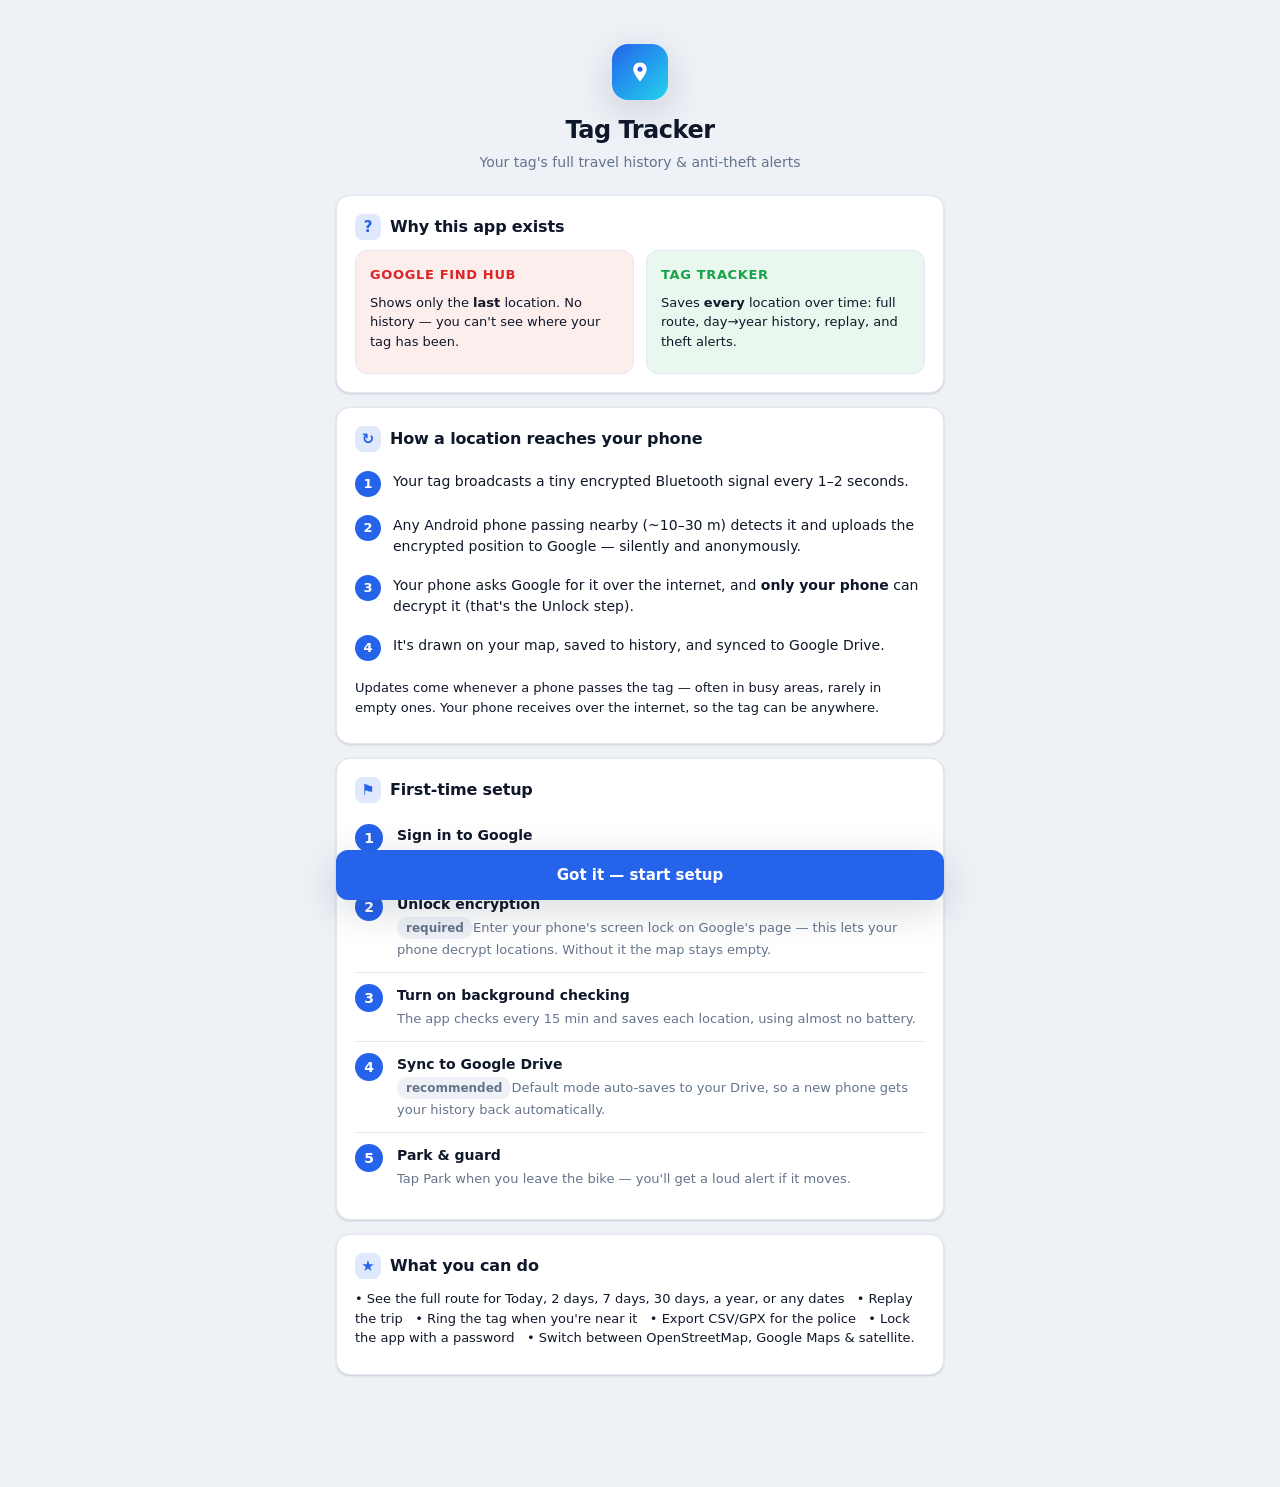
==== web/help.html @ c238ca51 "Premium onboarding guide, richer Settings, background-running notification - New illustrated "How it" ====
<!doctype html>
<html lang="en">
<head>
<meta charset="utf-8">
<meta name="viewport" content="width=device-width, initial-scale=1, viewport-fit=cover">
<title>How Tag Tracker works</title>
<link rel="stylesheet" href="static/style.css">
<style>
  body { background: var(--bg); }
  .wrap { max-width: 640px; margin: 0 auto; padding: 20px 16px 48px; }
  .hero { text-align: center; padding: 24px 16px 8px; }
  .hero .logo { width: 56px; height: 56px; border-radius: 16px; background: linear-gradient(135deg, var(--accent), #22d3ee); margin: 0 auto 12px; display: grid; place-items: center; box-shadow: var(--shadow-lg); }
  .hero .logo svg { width: 30px; height: 30px; }
  .hero h1 { font-size: 24px; letter-spacing: -.02em; margin: 4px 0; }
  .hero p { color: var(--muted); margin: 4px 0 0; }
  .card { background: var(--surface); border: 1px solid var(--border); border-radius: var(--radius); padding: 18px; margin-top: 14px; box-shadow: var(--shadow-sm); }
  .card h2 { font-size: 16px; margin: 0 0 10px; letter-spacing: -.01em; display: flex; align-items: center; gap: 9px; }
  .card h2 .ic { width: 26px; height: 26px; border-radius: 8px; background: color-mix(in srgb, var(--accent) 14%, transparent); color: var(--accent); display: grid; place-items: center; font-size: 15px; flex: none; }
  .card p { margin: 8px 0; color: var(--text); }
  .muted2 { color: var(--muted); font-size: 13px; }
  .vs { display: grid; grid-template-columns: 1fr 1fr; gap: 12px; }
  .vs > div { border-radius: 12px; padding: 14px; border: 1px solid var(--border); }
  .vs .bad { background: color-mix(in srgb, var(--danger) 8%, transparent); }
  .vs .good { background: color-mix(in srgb, var(--success) 9%, transparent); }
  .vs h3 { margin: 0 0 6px; font-size: 13px; text-transform: uppercase; letter-spacing: .05em; }
  .vs .bad h3 { color: var(--danger); } .vs .good h3 { color: var(--success); }
  .flow { list-style: none; margin: 0; padding: 0; }
  .flow li { display: flex; gap: 12px; padding: 9px 0; align-items: flex-start; }
  .flow .n { flex: none; width: 26px; height: 26px; border-radius: 50%; background: var(--accent); color: #fff; display: grid; place-items: center; font-weight: 700; font-size: 13px; }
  .steps { counter-reset: s; list-style: none; margin: 0; padding: 0; }
  .steps li { position: relative; padding: 12px 0 12px 42px; border-bottom: 1px solid var(--border); }
  .steps li:last-child { border-bottom: none; }
  .steps li::before { counter-increment: s; content: counter(s); position: absolute; left: 0; top: 11px; width: 28px; height: 28px; border-radius: 50%; background: var(--accent); color: #fff; display: grid; place-items: center; font-weight: 700; }
  .steps b { display: block; margin-bottom: 2px; }
  .pill { display: inline-block; font-size: 12px; font-weight: 600; padding: 2px 9px; border-radius: 999px; background: var(--chip); color: var(--muted); }
  .cta { position: sticky; bottom: 0; padding: 14px 0 0; }
  .cta button { width: 100%; padding: 14px; font-size: 15px; font-weight: 700; border-radius: 12px; background: var(--accent); color: #fff; border: none; box-shadow: var(--shadow-lg); }
</style>
</head>
<body>
<div class="wrap">
  <div class="hero">
    <div class="logo"><svg viewBox="0 0 108 108"><path d="M54 20c-14 0-24 10-24 24 0 17 24 44 24 44s24-27 24-44c0-14-10-24-24-24z" fill="#fff"/><circle cx="54" cy="44" r="9" fill="#2563eb"/></svg></div>
    <h1>Tag Tracker</h1>
    <p>Your tag's full travel history &amp; anti-theft alerts</p>
  </div>

  <div class="card">
    <h2><span class="ic">?</span> Why this app exists</h2>
    <div class="vs">
      <div class="bad"><h3>Google Find Hub</h3><p class="muted2">Shows only the <b>last</b> location. No history — you can't see where your tag has been.</p></div>
      <div class="good"><h3>Tag Tracker</h3><p class="muted2">Saves <b>every</b> location over time: full route, day→year history, replay, and theft alerts.</p></div>
    </div>
  </div>

  <div class="card">
    <h2><span class="ic">↻</span> How a location reaches your phone</h2>
    <ul class="flow">
      <li><span class="n">1</span><div>Your tag broadcasts a tiny encrypted Bluetooth signal every 1–2 seconds.</div></li>
      <li><span class="n">2</span><div>Any Android phone passing nearby (~10–30 m) detects it and uploads the encrypted position to Google — silently and anonymously.</div></li>
      <li><span class="n">3</span><div>Your phone asks Google for it over the internet, and <b>only your phone</b> can decrypt it (that's the Unlock step).</div></li>
      <li><span class="n">4</span><div>It's drawn on your map, saved to history, and synced to Google Drive.</div></li>
    </ul>
    <p class="muted2">Updates come whenever a phone passes the tag — often in busy areas, rarely in empty ones. Your phone receives over the internet, so the tag can be anywhere.</p>
  </div>

  <div class="card">
    <h2><span class="ic">⚑</span> First-time setup</h2>
    <ol class="steps">
      <li><b>Sign in to Google</b><span class="muted2">Use the account your tag is on. This lists your tags.</span></li>
      <li><b>Unlock encryption</b> <span class="pill">required</span><span class="muted2">Enter your phone's screen lock on Google's page — this lets your phone decrypt locations. Without it the map stays empty.</span></li>
      <li><b>Turn on background checking</b><span class="muted2">The app checks every 15 min and saves each location, using almost no battery.</span></li>
      <li><b>Sync to Google Drive</b> <span class="pill">recommended</span><span class="muted2">Default mode auto-saves to your Drive, so a new phone gets your history back automatically.</span></li>
      <li><b>Park &amp; guard</b><span class="muted2">Tap Park when you leave the bike — you'll get a loud alert if it moves.</span></li>
    </ol>
  </div>

  <div class="card">
    <h2><span class="ic">★</span> What you can do</h2>
    <p class="muted2">• See the full route for Today, 2 days, 7 days, 30 days, a year, or any dates &nbsp; • Replay the trip &nbsp; • Ring the tag when you're near it &nbsp; • Export CSV/GPX for the police &nbsp; • Lock the app with a password &nbsp; • Switch between OpenStreetMap, Google Maps &amp; satellite.</p>
  </div>

  <div class="cta"><button onclick="(window.TagTrackerApp&&TagTrackerApp.doneHelp&&TagTrackerApp.doneHelp())||window.close()">Got it — start setup</button></div>
</div>
</body>
</html>
---- web/static/style.css ----
:root {
  --bg: #eef1f6; --surface: #ffffff; --surface-2: #f7f9fc; --text: #0f172a; --muted: #64748b;
  --border: #e2e8f0; --accent: #2563eb; --accent-600: #1d4ed8; --accent-text: #fff;
  --chip: #eef2f7; --danger: #dc2626; --success: #16a34a; --warn: #d97706;
  --shadow-sm: 0 1px 2px rgba(15,23,42,.06), 0 1px 3px rgba(15,23,42,.1);
  --shadow-lg: 0 10px 40px rgba(15,23,42,.16);
  --radius: 14px;
  color-scheme: light;
}
@media (prefers-color-scheme: dark) {
  :root {
    --bg: #0b0f17; --surface: #141a24; --surface-2: #1b222e; --text: #e6eaf1; --muted: #94a3b8;
    --border: #273143; --accent: #3b82f6; --accent-600: #2563eb; --chip: #1e2735; --danger: #f87171;
    --success: #34d399; --warn: #fbbf24;
    --shadow-sm: 0 1px 2px rgba(0,0,0,.4); --shadow-lg: 0 12px 44px rgba(0,0,0,.55);
    color-scheme: dark;
  }
  /* Tint OSM streets to a dark theme, but NEVER invert satellite/Google imagery. */
  body:not(.imagery) .leaflet-tile-pane { filter: invert(1) hue-rotate(180deg) brightness(.92) contrast(.92); }
}
* { box-sizing: border-box; }
html, body { margin: 0; height: 100%; }
body { background: var(--bg); color: var(--text); font: 14px/1.5 system-ui, -apple-system, "Segoe UI", Roboto, "Helvetica Neue", sans-serif; -webkit-font-smoothing: antialiased; }
button, input, select { font: inherit; color: inherit; }
button { background: var(--surface-2); border: 1px solid var(--border); border-radius: 10px; padding: 8px 13px; cursor: pointer; font-weight: 500; transition: background .12s, border-color .12s, transform .04s; }
button:hover { border-color: var(--accent); background: var(--surface); }
button:active { transform: translateY(1px); }
button.primary { background: var(--accent); color: var(--accent-text); border-color: var(--accent); box-shadow: var(--shadow-sm); }
button.primary:hover { background: var(--accent-600); border-color: var(--accent-600); }
button.icon { padding: 5px 10px; min-width: 36px; border: none; background: transparent; }
button.icon:hover { background: var(--chip); }
button.link { background: none; border: none; color: var(--muted); padding: 6px 2px; font-weight: 500; }
button.link:hover { color: var(--accent); background: none; }
input, select { background: var(--surface); border: 1px solid var(--border); border-radius: 10px; padding: 9px 11px; width: 100%; outline: none; }
input:focus, select:focus { border-color: var(--accent); box-shadow: 0 0 0 3px color-mix(in srgb, var(--accent) 18%, transparent); }
.muted { color: var(--muted); }
.small { font-size: 12px; }
.error { color: var(--danger); min-height: 1.2em; font-size: 13px; }
[hidden] { display: none !important; }

.brand { font-weight: 700; font-size: 16px; letter-spacing: -.01em; display: flex; align-items: center; gap: 9px; }
.dot { width: 11px; height: 11px; border-radius: 50%; background: linear-gradient(135deg, var(--accent), #22d3ee); box-shadow: 0 0 0 4px color-mix(in srgb, var(--accent) 20%, transparent); }

/* login */
.login-body { display: grid; place-items: center; padding: 16px; background:
  radial-gradient(1200px 500px at 50% -10%, color-mix(in srgb, var(--accent) 14%, transparent), transparent), var(--bg); }
.login-card { width: 100%; max-width: 370px; background: var(--surface); border: 1px solid var(--border); border-radius: 18px; padding: 26px; box-shadow: var(--shadow-lg); display: grid; gap: 13px; }
.login-card label { display: grid; gap: 5px; font-weight: 600; font-size: 13px; }
.login-card .brand { font-size: 18px; margin-bottom: 2px; }

/* map + panel */
#map { position: fixed; inset: 0; background: var(--surface-2); }
#panel {
  position: fixed; top: 14px; left: 14px; width: 348px; max-height: calc(100% - 28px); overflow: auto;
  background: var(--surface); border: 1px solid var(--border); border-radius: var(--radius); box-shadow: var(--shadow-lg);
  z-index: 1000; scrollbar-width: thin;
}
.panel-head { display: flex; gap: 8px; align-items: center; padding: 13px 15px; border-bottom: 1px solid var(--border); position: sticky; top: 0; background: color-mix(in srgb, var(--surface) 88%, transparent); backdrop-filter: blur(8px); z-index: 2; }
.panel-head .brand { margin-right: auto; }
.panel-body { padding: 14px 15px 16px; display: grid; gap: 14px; }
#panel.collapsed .panel-body { display: none; }
#panel.collapsed #toggle { transform: rotate(180deg); }

.field { display: grid; gap: 7px; font-weight: 600; font-size: 11px; text-transform: uppercase; letter-spacing: .06em; color: var(--muted); }
.field select { text-transform: none; letter-spacing: 0; font-weight: 500; color: var(--text); font-size: 14px; }

.chips { display: flex; flex-wrap: wrap; gap: 6px; background: var(--surface-2); padding: 5px; border-radius: 12px; border: 1px solid var(--border); }
.chips button { padding: 6px 11px; font-size: 13px; text-transform: none; letter-spacing: 0; font-weight: 500; color: var(--muted); border: 1px solid transparent; background: transparent; border-radius: 8px; }
.chips button:hover { color: var(--text); background: var(--surface); }
.chips button.on { background: var(--surface); color: var(--accent); border-color: var(--border); box-shadow: var(--shadow-sm); font-weight: 600; }

.custom { display: grid; grid-template-columns: 1fr 1fr; gap: 8px; align-items: end; }
.custom label { display: grid; gap: 3px; font-size: 12px; color: var(--muted); }
.custom button { grid-column: span 2; }

.latest { background: var(--surface-2); border: 1px solid var(--border); border-radius: 12px; padding: 11px 13px; font-size: 13px; }
.latest b { font-size: 14px; }

.park { width: 100%; font-weight: 700; font-size: 15px; padding: 13px; border-radius: 12px; letter-spacing: -.01em; }
.park.riding { background: color-mix(in srgb, var(--success) 14%, var(--surface)); color: var(--success); border-color: color-mix(in srgb, var(--success) 45%, transparent); }
.park.armed { background: var(--danger); color: #fff; border-color: var(--danger); box-shadow: 0 6px 18px color-mix(in srgb, var(--danger) 35%, transparent); }
.park.armed:hover { background: #b91c1c; border-color: #b91c1c; }

.stats { display: grid; grid-template-columns: repeat(3, minmax(0, 1fr)); gap: 9px; }
.stat { background: var(--surface-2); border: 1px solid var(--border); border-radius: 12px; padding: 10px 11px; min-width: 0; }
.stat .v { font-weight: 700; font-size: 16px; letter-spacing: -.02em; white-space: nowrap; overflow: hidden; text-overflow: ellipsis; font-variant-numeric: tabular-nums; }
.stat .k { font-size: 11px; color: var(--muted); margin-top: 1px; }

.playback { display: flex; gap: 10px; align-items: center; }
.playback input { padding: 0; accent-color: var(--accent); }
.check { display: flex; gap: 9px; align-items: center; font-size: 13px; }
.check input { width: auto; accent-color: var(--accent); }
.row { display: flex; gap: 8px; flex-wrap: wrap; }
.row > button { flex: 1; min-width: 84px; }
.row.foot { justify-content: space-between; border-top: 1px solid var(--border); padding-top: 10px; margin-top: 2px; }

.sync-badge { font-size: 11px; font-weight: 600; padding: 4px 10px; border-radius: 999px; white-space: nowrap; display: inline-flex; align-items: center; gap: 6px; border: 1px solid transparent; }
.sync-badge::before { content: ""; width: 7px; height: 7px; border-radius: 50%; background: currentColor; }
.sync-badge.ok { color: var(--success); background: color-mix(in srgb, var(--success) 13%, transparent); }
.sync-badge.busy { color: var(--warn); background: color-mix(in srgb, var(--warn) 13%, transparent); }
.sync-badge.err { color: var(--danger); background: color-mix(in srgb, var(--danger) 13%, transparent); }
.sync-badge.off { color: var(--muted); background: var(--chip); }
.sync-badge.busy::before { animation: pulse 1s infinite; }
@keyframes pulse { 50% { opacity: .3; } }

.popup b { display: block; margin-bottom: 2px; }
.leaflet-control-layers, .leaflet-bar { border-radius: 10px !important; box-shadow: var(--shadow-sm) !important; border: 1px solid var(--border) !important; }
.leaflet-control-layers { background: var(--surface) !important; color: var(--text); }
.leaflet-bar a { background: var(--surface) !important; color: var(--text) !important; border-color: var(--border) !important; }

@media (max-width: 640px) {
  #panel { top: auto; bottom: 0; left: 0; right: 0; width: auto; max-height: 62%; border-radius: 18px 18px 0 0; padding-bottom: env(safe-area-inset-bottom); }
  #panel.collapsed { max-height: none; }
  .panel-head { border-radius: 18px 18px 0 0; }
  .leaflet-bottom { bottom: 0; }
}
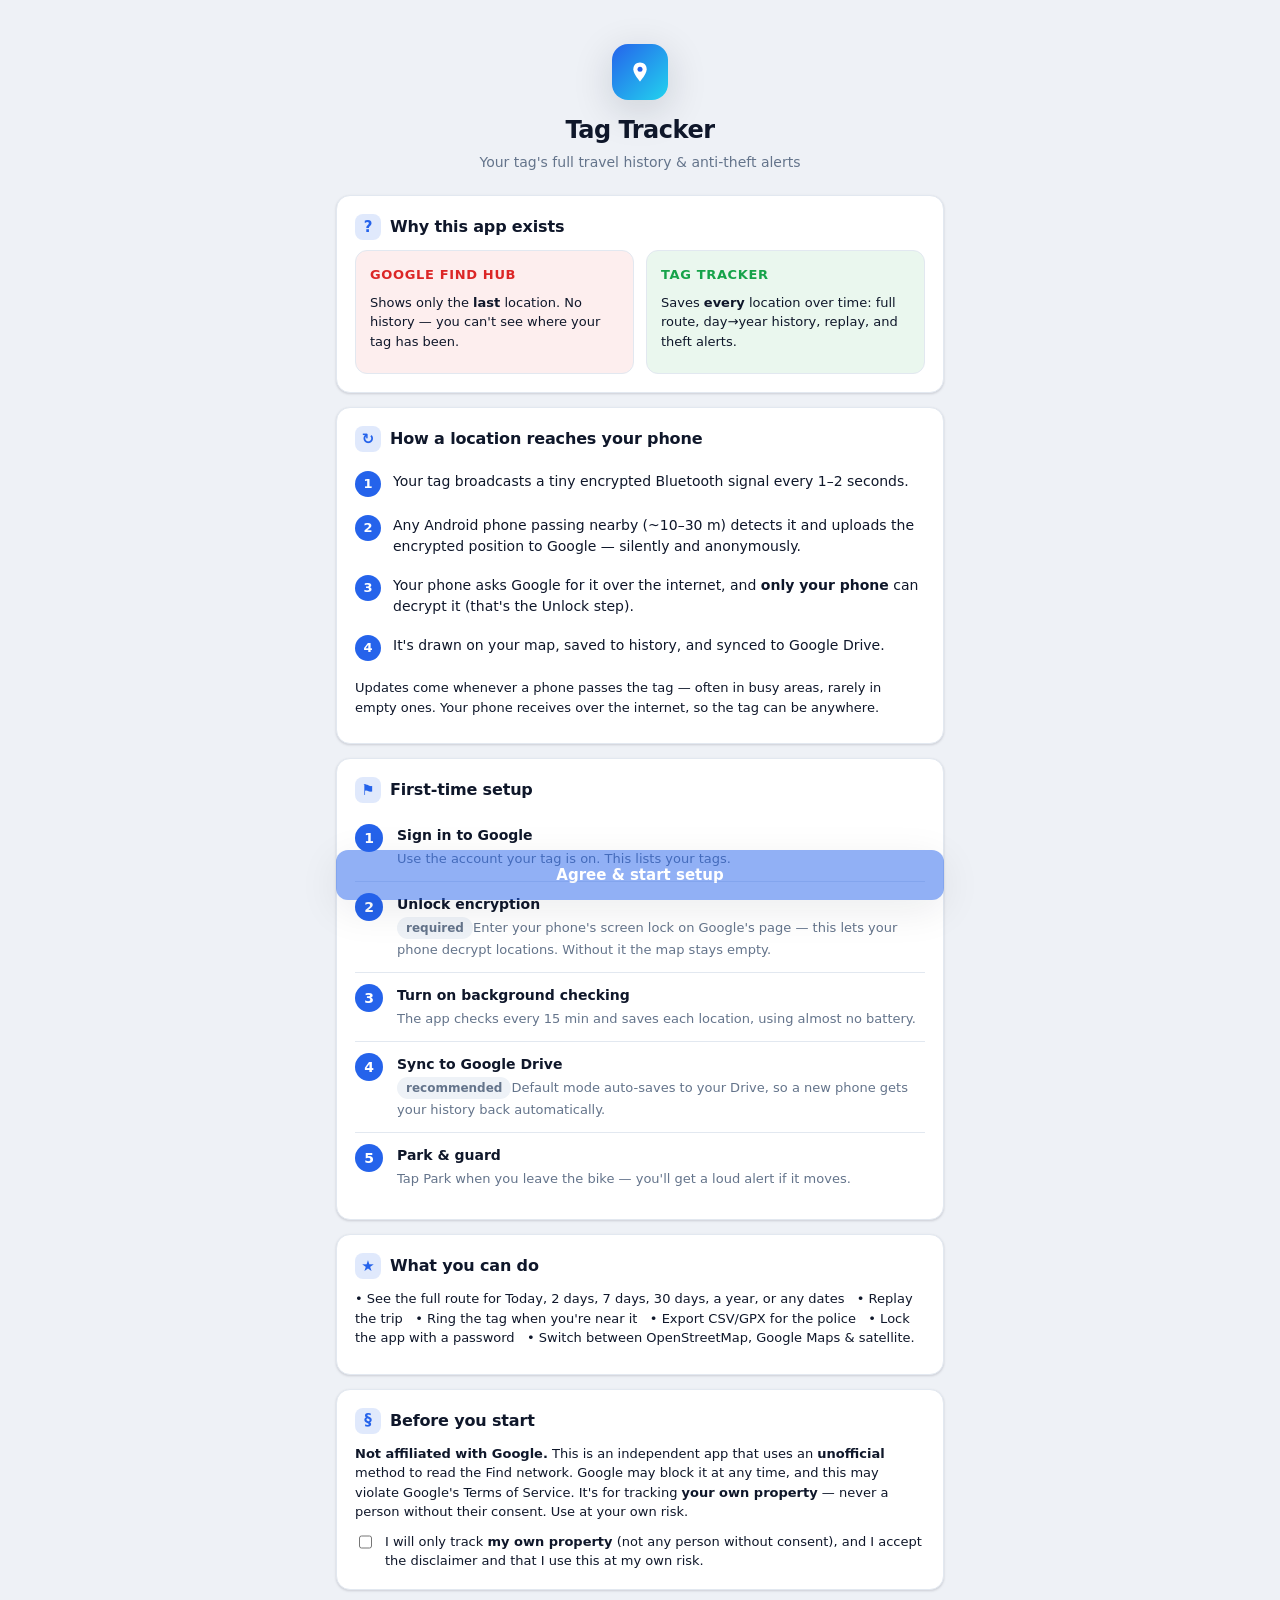
==== commit 528a8393: "Legal hardening: disclaimers, privacy, consent, 'not affiliated with Google' - LEGAL.md (disclaimer," ====
--- a/web/help.html
+++ b/web/help.html
@@ -80,7 +80,26 @@
     <p class="muted2">• See the full route for Today, 2 days, 7 days, 30 days, a year, or any dates &nbsp; • Replay the trip &nbsp; • Ring the tag when you're near it &nbsp; • Export CSV/GPX for the police &nbsp; • Lock the app with a password &nbsp; • Switch between OpenStreetMap, Google Maps &amp; satellite.</p>
   </div>
 
-  <div class="cta"><button onclick="(window.TagTrackerApp&&TagTrackerApp.doneHelp&&TagTrackerApp.doneHelp())||window.close()">Got it — start setup</button></div>
+  <div class="card">
+    <h2><span class="ic">§</span> Before you start</h2>
+    <p class="muted2"><b>Not affiliated with Google.</b> This is an independent app that uses an <b>unofficial</b>
+    method to read the Find network. Google may block it at any time, and this may violate Google's Terms of
+    Service. It's for tracking <b>your own property</b> — never a person without their consent. Use at your own risk.</p>
+    <label style="display:flex;gap:10px;align-items:flex-start;margin-top:10px;font-size:13px;cursor:pointer">
+      <input type="checkbox" id="agree" style="width:18px;height:18px;margin-top:1px;accent-color:var(--accent)">
+      <span>I will only track <b>my own property</b> (not any person without consent), and I accept the disclaimer and that I use this at my own risk.</span>
+    </label>
+  </div>
+
+  <div class="cta"><button id="start" disabled style="opacity:.5">Agree &amp; start setup</button></div>
 </div>
+<script>
+  var cb = document.getElementById('agree'), b = document.getElementById('start');
+  cb.addEventListener('change', function(){ b.disabled = !cb.checked; b.style.opacity = cb.checked ? '1' : '.5'; });
+  b.addEventListener('click', function(){
+    try { localStorage.setItem('tt_consent', '1'); } catch(e){}
+    if (window.TagTrackerApp && TagTrackerApp.doneHelp) TagTrackerApp.doneHelp(); else window.close();
+  });
+</script>
 </body>
 </html>
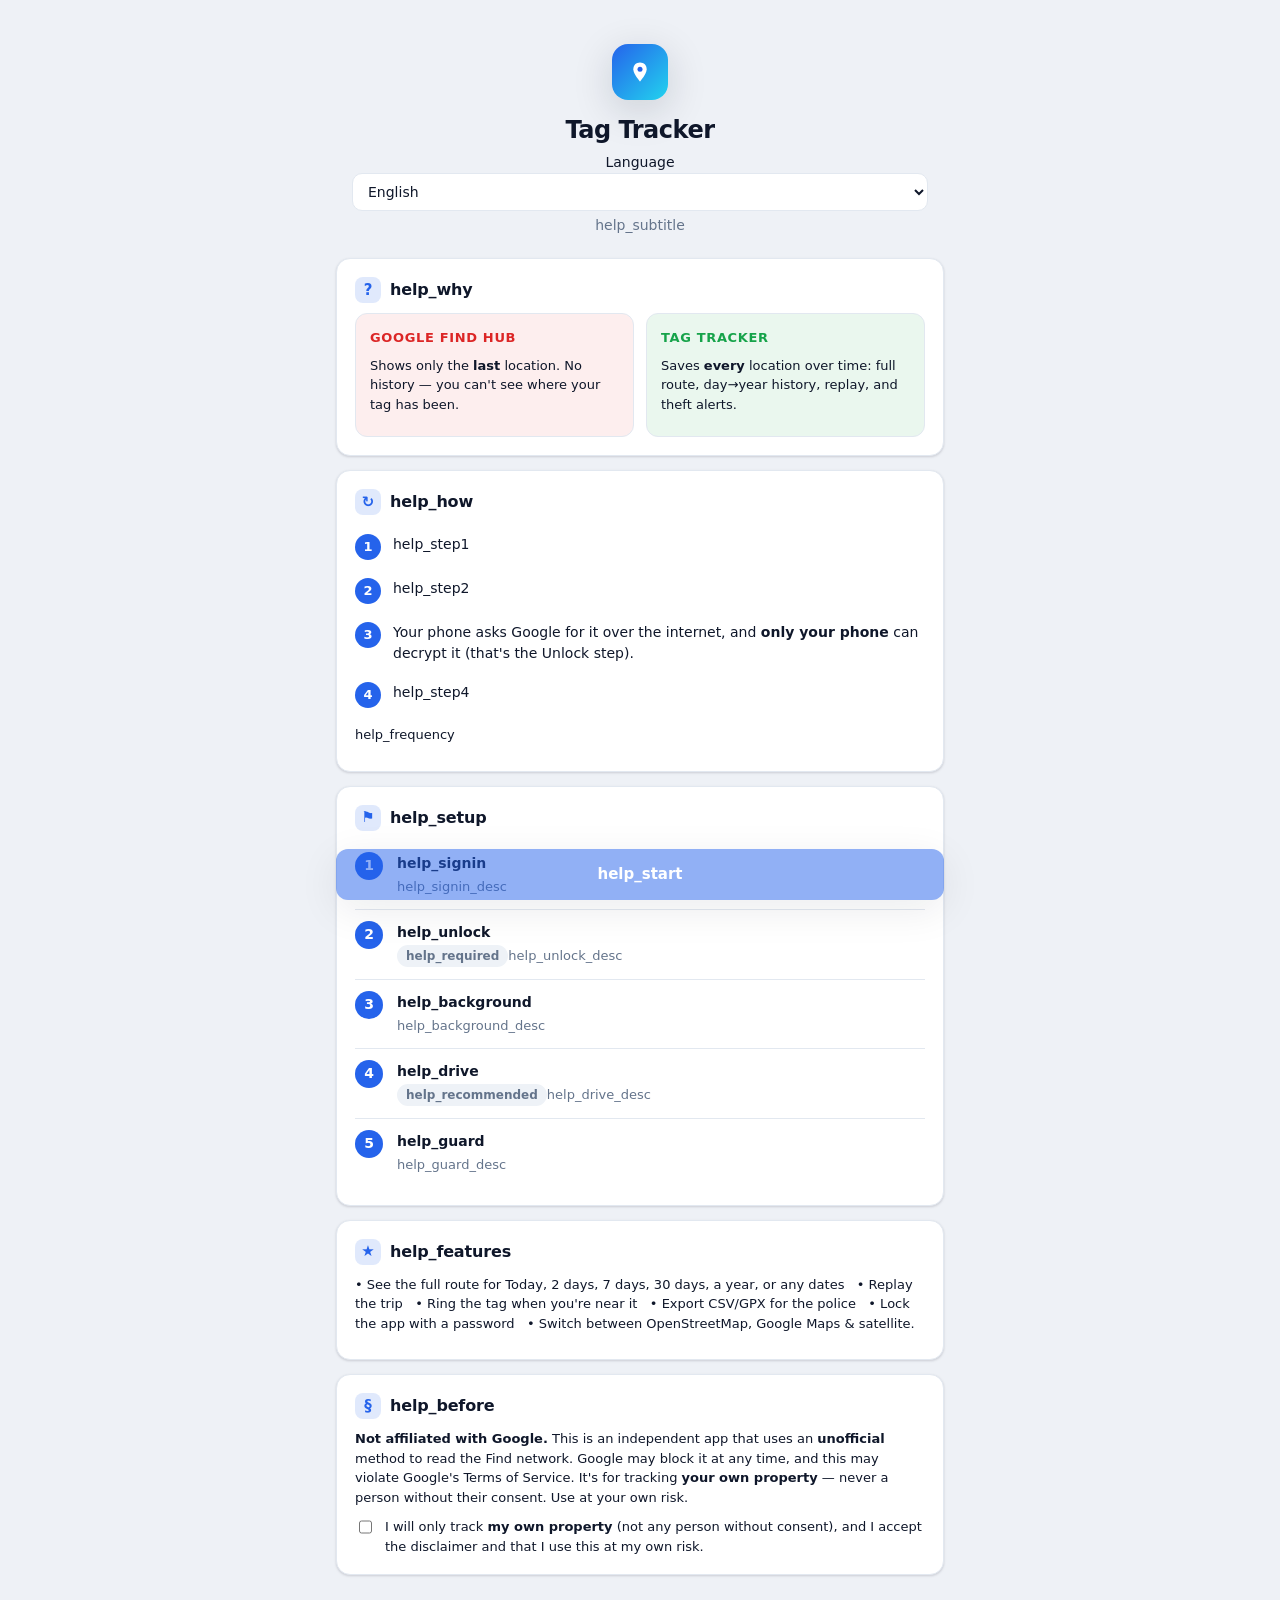
==== commit 2480fd28: "feat(i18n): translate help and safety consent content" ====
--- a/web/help.html
+++ b/web/help.html
@@ -3,7 +3,7 @@
 <head>
 <meta charset="utf-8">
 <meta name="viewport" content="width=device-width, initial-scale=1, viewport-fit=cover">
-<title>How Tag Tracker works</title>
+<title data-i18n="help_title">How Tag Tracker works</title>
 <link rel="stylesheet" href="static/style.css">
 <style>
   body { background: var(--bg); }
@@ -42,57 +42,59 @@
   <div class="hero">
     <div class="logo"><svg viewBox="0 0 108 108"><path d="M54 20c-14 0-24 10-24 24 0 17 24 44 24 44s24-27 24-44c0-14-10-24-24-24z" fill="#fff"/><circle cx="54" cy="44" r="9" fill="#2563eb"/></svg></div>
     <h1>Tag Tracker</h1>
-    <p>Your tag's full travel history &amp; anti-theft alerts</p>
+    <label><span data-i18n="language">Language</span> <select id="tt-language" aria-label="Language"><option value="en">English</option><option value="pt-BR">Português (Brasil)</option></select></label>
+    <p data-i18n="help_subtitle">Your tag's full travel history &amp; anti-theft alerts</p>
   </div>
 
   <div class="card">
-    <h2><span class="ic">?</span> Why this app exists</h2>
+    <h2><span class="ic">?</span> <span data-i18n="help_why">Why this app exists</span></h2>
     <div class="vs">
-      <div class="bad"><h3>Google Find Hub</h3><p class="muted2">Shows only the <b>last</b> location. No history — you can't see where your tag has been.</p></div>
-      <div class="good"><h3>Tag Tracker</h3><p class="muted2">Saves <b>every</b> location over time: full route, day→year history, replay, and theft alerts.</p></div>
+      <div class="bad"><h3>Google Find Hub</h3><p class="muted2" data-i18n-html="help_hub">Shows only the <b>last</b> location. No history — you can't see where your tag has been.</p></div>
+      <div class="good"><h3>Tag Tracker</h3><p class="muted2" data-i18n-html="help_tracker">Saves <b>every</b> location over time: full route, day→year history, replay, and theft alerts.</p></div>
     </div>
   </div>
 
   <div class="card">
-    <h2><span class="ic">↻</span> How a location reaches your phone</h2>
+    <h2><span class="ic">↻</span> <span data-i18n="help_how">How a location reaches your phone</span></h2>
     <ul class="flow">
-      <li><span class="n">1</span><div>Your tag broadcasts a tiny encrypted Bluetooth signal every 1–2 seconds.</div></li>
-      <li><span class="n">2</span><div>Any Android phone passing nearby (~10–30 m) detects it and uploads the encrypted position to Google — silently and anonymously.</div></li>
-      <li><span class="n">3</span><div>Your phone asks Google for it over the internet, and <b>only your phone</b> can decrypt it (that's the Unlock step).</div></li>
-      <li><span class="n">4</span><div>It's drawn on your map, saved to history, and synced to Google Drive.</div></li>
+      <li><span class="n">1</span><div data-i18n="help_step1">Your tag broadcasts a tiny encrypted Bluetooth signal every 1–2 seconds.</div></li>
+      <li><span class="n">2</span><div data-i18n="help_step2">Any Android phone passing nearby (~10–30 m) detects it and uploads the encrypted position to Google — silently and anonymously.</div></li>
+      <li><span class="n">3</span><div data-i18n-html="help_step3">Your phone asks Google for it over the internet, and <b>only your phone</b> can decrypt it (that's the Unlock step).</div></li>
+      <li><span class="n">4</span><div data-i18n="help_step4">It's drawn on your map, saved to history, and synced to Google Drive.</div></li>
     </ul>
-    <p class="muted2">Updates come whenever a phone passes the tag — often in busy areas, rarely in empty ones. Your phone receives over the internet, so the tag can be anywhere.</p>
+    <p class="muted2" data-i18n="help_frequency">Updates come whenever a phone passes the tag — often in busy areas, rarely in empty ones. Your phone receives over the internet, so the tag can be anywhere.</p>
   </div>
 
   <div class="card">
-    <h2><span class="ic">⚑</span> First-time setup</h2>
+    <h2><span class="ic">⚑</span> <span data-i18n="help_setup">First-time setup</span></h2>
     <ol class="steps">
-      <li><b>Sign in to Google</b><span class="muted2">Use the account your tag is on. This lists your tags.</span></li>
-      <li><b>Unlock encryption</b> <span class="pill">required</span><span class="muted2">Enter your phone's screen lock on Google's page — this lets your phone decrypt locations. Without it the map stays empty.</span></li>
-      <li><b>Turn on background checking</b><span class="muted2">The app checks every 15 min and saves each location, using almost no battery.</span></li>
-      <li><b>Sync to Google Drive</b> <span class="pill">recommended</span><span class="muted2">Default mode auto-saves to your Drive, so a new phone gets your history back automatically.</span></li>
-      <li><b>Park &amp; guard</b><span class="muted2">Tap Park when you leave the bike — you'll get a loud alert if it moves.</span></li>
+      <li><b data-i18n="help_signin">Sign in to Google</b><span class="muted2" data-i18n="help_signin_desc">Use the account your tag is on. This lists your tags.</span></li>
+      <li><b data-i18n="help_unlock">Unlock encryption</b> <span class="pill" data-i18n="help_required">required</span><span class="muted2" data-i18n="help_unlock_desc">Enter your phone's screen lock on Google's page — this lets your phone decrypt locations. Without it the map stays empty.</span></li>
+      <li><b data-i18n="help_background">Turn on background checking</b><span class="muted2" data-i18n="help_background_desc">The app checks every 15 min and saves each location, using almost no battery.</span></li>
+      <li><b data-i18n="help_drive">Sync to Google Drive</b> <span class="pill" data-i18n="help_recommended">recommended</span><span class="muted2" data-i18n="help_drive_desc">Default mode auto-saves to your Drive, so a new phone gets your history back automatically.</span></li>
+      <li><b data-i18n="help_guard">Park &amp; guard</b><span class="muted2" data-i18n="help_guard_desc">Tap Park when you leave the bike — you'll get a loud alert if it moves.</span></li>
     </ol>
   </div>
 
   <div class="card">
-    <h2><span class="ic">★</span> What you can do</h2>
-    <p class="muted2">• See the full route for Today, 2 days, 7 days, 30 days, a year, or any dates &nbsp; • Replay the trip &nbsp; • Ring the tag when you're near it &nbsp; • Export CSV/GPX for the police &nbsp; • Lock the app with a password &nbsp; • Switch between OpenStreetMap, Google Maps &amp; satellite.</p>
+    <h2><span class="ic">★</span> <span data-i18n="help_features">What you can do</span></h2>
+    <p class="muted2" data-i18n-html="help_features_desc">• See the full route for Today, 2 days, 7 days, 30 days, a year, or any dates &nbsp; • Replay the trip &nbsp; • Ring the tag when you're near it &nbsp; • Export CSV/GPX for the police &nbsp; • Lock the app with a password &nbsp; • Switch between OpenStreetMap, Google Maps &amp; satellite.</p>
   </div>
 
   <div class="card">
-    <h2><span class="ic">§</span> Before you start</h2>
-    <p class="muted2"><b>Not affiliated with Google.</b> This is an independent app that uses an <b>unofficial</b>
+    <h2><span class="ic">§</span> <span data-i18n="help_before">Before you start</span></h2>
+    <p class="muted2" data-i18n-html="help_disclaimer"><b>Not affiliated with Google.</b> This is an independent app that uses an <b>unofficial</b>
     method to read the Find network. Google may block it at any time, and this may violate Google's Terms of
     Service. It's for tracking <b>your own property</b> — never a person without their consent. Use at your own risk.</p>
     <label style="display:flex;gap:10px;align-items:flex-start;margin-top:10px;font-size:13px;cursor:pointer">
       <input type="checkbox" id="agree" style="width:18px;height:18px;margin-top:1px;accent-color:var(--accent)">
-      <span>I will only track <b>my own property</b> (not any person without consent), and I accept the disclaimer and that I use this at my own risk.</span>
+      <span data-i18n-html="help_agree">I will only track <b>my own property</b> (not any person without consent), and I accept the disclaimer and that I use this at my own risk.</span>
     </label>
   </div>
 
-  <div class="cta"><button id="start" disabled style="opacity:.5">Agree &amp; start setup</button></div>
+  <div class="cta"><button id="start" disabled style="opacity:.5" data-i18n="help_start">Agree &amp; start setup</button></div>
 </div>
+<script src="static/i18n.js"></script>
 <script>
   var cb = document.getElementById('agree'), b = document.getElementById('start');
   cb.addEventListener('change', function(){ b.disabled = !cb.checked; b.style.opacity = cb.checked ? '1' : '.5'; });
--- a/web/static/style.css
+++ b/web/static/style.css
@@ -68,6 +68,9 @@
 .chips button { padding: 6px 11px; font-size: 13px; text-transform: none; letter-spacing: 0; font-weight: 500; color: var(--muted); border: 1px solid transparent; background: transparent; border-radius: 8px; }
 .chips button:hover { color: var(--text); background: var(--surface); }
 .chips button.on { background: var(--surface); color: var(--accent); border-color: var(--border); box-shadow: var(--shadow-sm); font-weight: 600; }
+.chips button.locked { opacity: .5; }
+.chips button.locked::after { content: " 🔒"; font-size: 10px; }
+.sync-badge.off#pro { color: var(--warn); background: color-mix(in srgb, var(--warn) 15%, transparent); cursor: pointer; }
 
 .custom { display: grid; grid-template-columns: 1fr 1fr; gap: 8px; align-items: end; }
 .custom label { display: grid; gap: 3px; font-size: 12px; color: var(--muted); }
